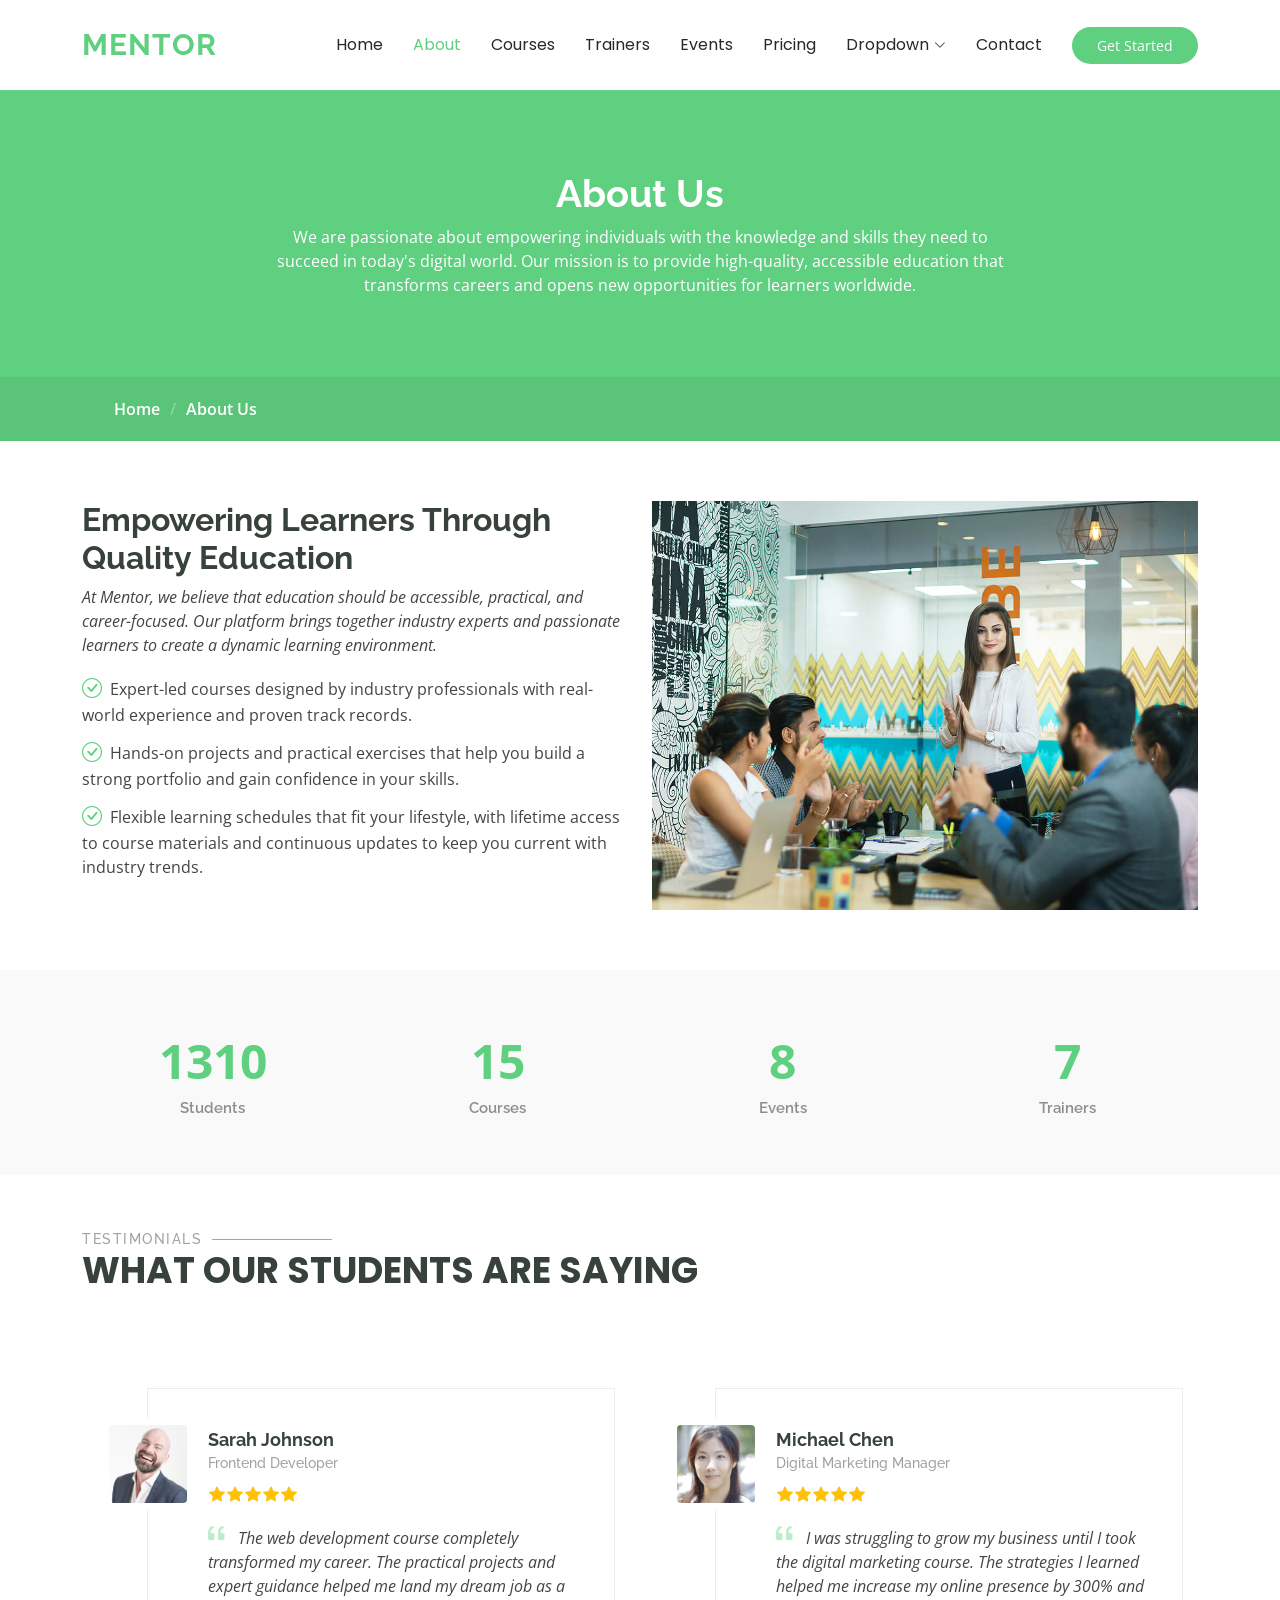
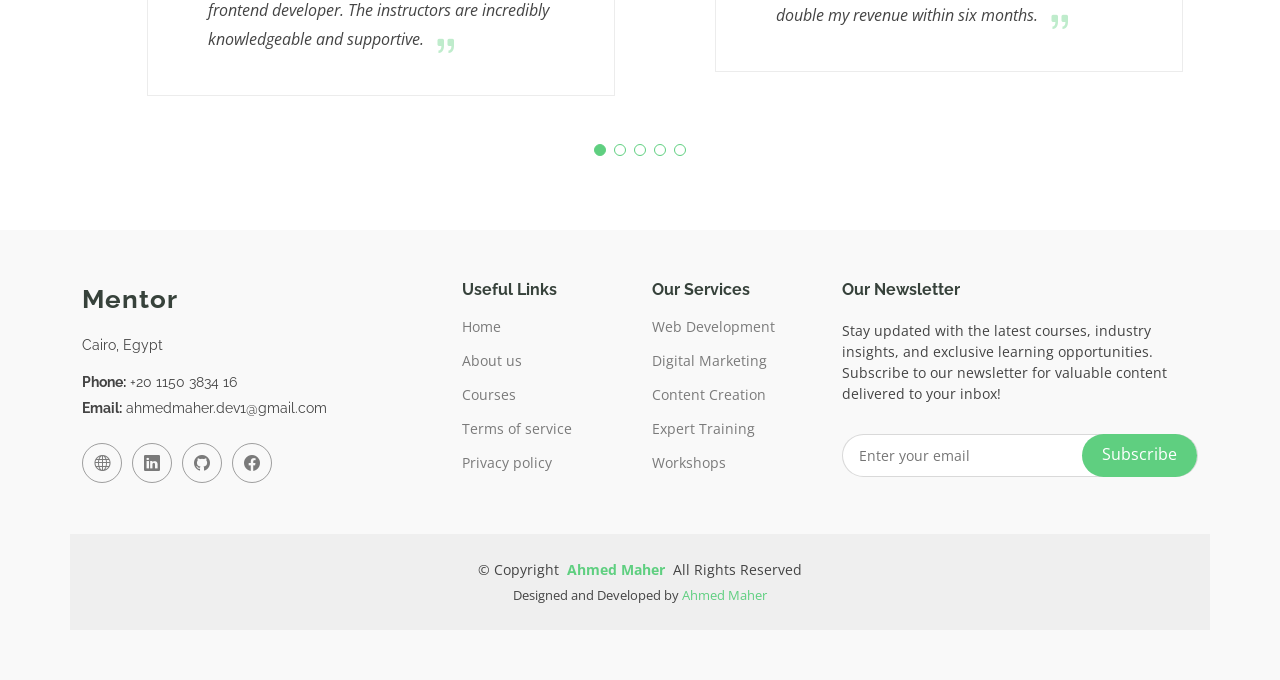
==== about.html @ ce163948 "added the main files of the website" ====
<!DOCTYPE html>
<html lang="en">
    <head>
        <meta charset="utf-8" />
        <meta content="width=device-width, initial-scale=1.0" name="viewport" />
        <title>About - Mentor</title>
        <meta name="description" content="Learn about Mentor, a leading online education platform dedicated to helping students master in-demand skills through expert-led courses in web development, digital marketing, and content creation." />
        <meta name="keywords" content="about us, online education, learning platform, web development courses, digital marketing training, content creation, professional development" />

        <!-- Favicons -->
        <link href="assets/img/favicon.png" rel="icon" />
        <link href="assets/img/apple-touch-icon.png" rel="apple-touch-icon" />

        <!-- Fonts -->
        <link href="https://fonts.googleapis.com" rel="preconnect" />
        <link href="https://fonts.gstatic.com" rel="preconnect" crossorigin />
        <link
            href="https://fonts.googleapis.com/css2?family=Open+Sans:ital,wght@0,300;0,400;0,500;0,600;0,700;0,800;1,300;1,400;1,500;1,600;1,700;1,800&family=Poppins:ital,wght@0,100;0,200;0,300;0,400;0,500;0,600;0,700;0,800;0,900;1,100;1,200;1,300;1,400;1,500;1,600;1,700;1,800;1,900&family=Raleway:ital,wght@0,100;0,200;0,300;0,400;0,500;0,600;0,700;0,800;0,900;1,100;1,200;1,300;1,400;1,500;1,600;1,700;1,800;1,900&display=swap"
            rel="stylesheet"
        />

        <!-- Vendor CSS Files -->
        <link
            href="assets/vendor/bootstrap/css/bootstrap.min.css"
            rel="stylesheet"
        />
        <link
            href="assets/vendor/bootstrap-icons/bootstrap-icons.css"
            rel="stylesheet"
        />
        <link href="assets/vendor/aos/aos.css" rel="stylesheet" />
        <link
            href="assets/vendor/glightbox/css/glightbox.min.css"
            rel="stylesheet"
        />
        <link
            href="assets/vendor/swiper/swiper-bundle.min.css"
            rel="stylesheet"
        />

        <!-- Main CSS File -->
        <link href="assets/css/main.css" rel="stylesheet" />
    </head>

    <body class="about-page">
        <header id="header" class="header d-flex align-items-center sticky-top">
            <div
                class="container-fluid container-xl position-relative d-flex align-items-center"
            >
                <a
                    href="index.html"
                    class="logo d-flex align-items-center me-auto"
                >
                    <h1 class="sitename">Mentor</h1>
                </a>

                <nav id="navmenu" class="navmenu">
                    <ul>
                        <li>
                            <a href="index.html">Home<br /></a>
                        </li>
                        <li><a href="about.html" class="active">About</a></li>
                        <li><a href="courses.html">Courses</a></li>
                        <li><a href="trainers.html">Trainers</a></li>
                        <li><a href="events.html">Events</a></li>
                        <li><a href="pricing.html">Pricing</a></li>
                        <li class="dropdown">
                            <a href="#"
                                ><span>Dropdown</span>
                                <i
                                    class="bi bi-chevron-down toggle-dropdown"
                                ></i
                            ></a>
                            <ul>
                                <li><a href="#">Dropdown 1</a></li>
                                <li class="dropdown">
                                    <a href="#"
                                        ><span>Deep Dropdown</span>
                                        <i
                                            class="bi bi-chevron-down toggle-dropdown"
                                        ></i
                                    ></a>
                                    <ul>
                                        <li><a href="#">Deep Dropdown 1</a></li>
                                        <li><a href="#">Deep Dropdown 2</a></li>
                                        <li><a href="#">Deep Dropdown 3</a></li>
                                        <li><a href="#">Deep Dropdown 4</a></li>
                                        <li><a href="#">Deep Dropdown 5</a></li>
                                    </ul>
                                </li>
                                <li><a href="#">Dropdown 2</a></li>
                                <li><a href="#">Dropdown 3</a></li>
                                <li><a href="#">Dropdown 4</a></li>
                            </ul>
                        </li>
                        <li><a href="contact.html">Contact</a></li>
                    </ul>
                    <i class="mobile-nav-toggle d-xl-none bi bi-list"></i>
                </nav>

                <a class="btn-getstarted" href="courses.html">Get Started</a>
            </div>
        </header>

        <main class="main">
            <!-- Page Title -->
            <div class="page-title" data-aos="fade">
                <div class="heading">
                    <div class="container">
                        <div
                            class="row d-flex justify-content-center text-center"
                        >
                            <div class="col-lg-8">
                                <h1>About Us<br /></h1>
                                <p class="mb-0">
                                    We are passionate about empowering individuals with the knowledge and skills they need to succeed in today's digital world. Our mission is to provide high-quality, accessible education that transforms careers and opens new opportunities for learners worldwide.
                                </p>
                            </div>
                        </div>
                    </div>
                </div>
                <nav class="breadcrumbs">
                    <div class="container">
                        <ol>
                            <li><a href="index.html">Home</a></li>
                            <li class="current">About Us<br /></li>
                        </ol>
                    </div>
                </nav>
            </div>
            <!-- End Page Title -->

            <!-- About Us Section -->
            <section id="about-us" class="section about-us">
                <div class="container">
                    <div class="row gy-4">
                        <div
                            class="col-lg-6 order-1 order-lg-2"
                            data-aos="fade-up"
                            data-aos-delay="100"
                        >
                            <img
                                src="assets/img/about-2.jpg"
                                class="img-fluid"
                                alt="Students learning online"
                            />
                        </div>

                        <div
                            class="col-lg-6 order-2 order-lg-1 content"
                            data-aos="fade-up"
                            data-aos-delay="200"
                        >
                            <h3>
                                Empowering Learners Through Quality Education
                            </h3>
                            <p class="fst-italic">
                                At Mentor, we believe that education should be accessible, practical, and career-focused. Our platform brings together industry experts and passionate learners to create a dynamic learning environment.
                            </p>
                            <ul>
                                <li>
                                    <i class="bi bi-check-circle"></i>
                                    <span
                                        >Expert-led courses designed by industry professionals with real-world experience and proven track records.</span
                                    >
                                </li>
                                <li>
                                    <i class="bi bi-check-circle"></i>
                                    <span
                                        >Hands-on projects and practical exercises that help you build a strong portfolio and gain confidence in your skills.</span
                                    >
                                </li>
                                <li>
                                    <i class="bi bi-check-circle"></i>
                                    <span
                                        >Flexible learning schedules that fit your lifestyle, with lifetime access to course materials and continuous updates to keep you current with industry trends.</span
                                    >
                                </li>
                            </ul>
                        </div>
                    </div>
                </div>
            </section>
            <!-- /About Us Section -->

            <!-- Counts Section -->
            <section id="counts" class="section counts light-background">
                <div class="container" data-aos="fade-up" data-aos-delay="100">
                    <div class="row gy-4">
                        <div class="col-lg-3 col-md-6">
                            <div class="stats-item text-center w-100 h-100">
                                <span
                                    data-purecounter-start="0"
                                    data-purecounter-end="2847"
                                    data-purecounter-duration="1"
                                    class="purecounter"
                                ></span>
                                <p>Students</p>
                            </div>
                        </div>
                        <!-- End Stats Item -->

                        <div class="col-lg-3 col-md-6">
                            <div class="stats-item text-center w-100 h-100">
                                <span
                                    data-purecounter-start="0"
                                    data-purecounter-end="32"
                                    data-purecounter-duration="1"
                                    class="purecounter"
                                ></span>
                                <p>Courses</p>
                            </div>
                        </div>
                        <!-- End Stats Item -->

                        <div class="col-lg-3 col-md-6">
                            <div class="stats-item text-center w-100 h-100">
                                <span
                                    data-purecounter-start="0"
                                    data-purecounter-end="18"
                                    data-purecounter-duration="1"
                                    class="purecounter"
                                ></span>
                                <p>Events</p>
                            </div>
                        </div>
                        <!-- End Stats Item -->

                        <div class="col-lg-3 col-md-6">
                            <div class="stats-item text-center w-100 h-100">
                                <span
                                    data-purecounter-start="0"
                                    data-purecounter-end="15"
                                    data-purecounter-duration="1"
                                    class="purecounter"
                                ></span>
                                <p>Trainers</p>
                            </div>
                        </div>
                        <!-- End Stats Item -->
                    </div>
                </div>
            </section>
            <!-- /Counts Section -->

            <!-- Testimonials Section -->
            <section id="testimonials" class="testimonials section">
                <!-- Section Title -->
                <div class="container section-title" data-aos="fade-up">
                    <h2>Testimonials</h2>
                    <p>What our students are saying</p>
                </div>
                <!-- End Section Title -->

                <div class="container" data-aos="fade-up" data-aos-delay="100">
                    <div class="swiper init-swiper">
                        <script type="application/json" class="swiper-config">
                            {
                                "loop": true,
                                "speed": 600,
                                "autoplay": {
                                    "delay": 5000
                                },
                                "slidesPerView": "auto",
                                "pagination": {
                                    "el": ".swiper-pagination",
                                    "type": "bullets",
                                    "clickable": true
                                },
                                "breakpoints": {
                                    "320": {
                                        "slidesPerView": 1,
                                        "spaceBetween": 40
                                    },
                                    "1200": {
                                        "slidesPerView": 2,
                                        "spaceBetween": 20
                                    }
                                }
                            }
                        </script>
                        <div class="swiper-wrapper">
                            <div class="swiper-slide">
                                <div class="testimonial-wrap">
                                    <div class="testimonial-item">
                                        <img
                                            src="assets/img/testimonials/testimonials-1.jpg"
                                            class="testimonial-img"
                                            alt="Sarah Johnson"
                                        />
                                        <h3>Sarah Johnson</h3>
                                        <h4>Frontend Developer</h4>
                                        <div class="stars">
                                            <i class="bi bi-star-fill"></i
                                            ><i class="bi bi-star-fill"></i
                                            ><i class="bi bi-star-fill"></i
                                            ><i class="bi bi-star-fill"></i
                                            ><i class="bi bi-star-fill"></i>
                                        </div>
                                        <p>
                                            <i
                                                class="bi bi-quote quote-icon-left"
                                            ></i>
                                            <span
                                                >The web development course completely transformed my career. The practical projects and expert guidance helped me land my dream job as a frontend developer. The instructors are incredibly knowledgeable and supportive.</span
                                            >
                                            <i
                                                class="bi bi-quote quote-icon-right"
                                            ></i>
                                        </p>
                                    </div>
                                </div>
                            </div>
                            <!-- End testimonial item -->

                            <div class="swiper-slide">
                                <div class="testimonial-wrap">
                                    <div class="testimonial-item">
                                        <img
                                            src="assets/img/testimonials/testimonials-2.jpg"
                                            class="testimonial-img"
                                            alt="Michael Chen"
                                        />
                                        <h3>Michael Chen</h3>
                                        <h4>Digital Marketing Manager</h4>
                                        <div class="stars">
                                            <i class="bi bi-star-fill"></i
                                            ><i class="bi bi-star-fill"></i
                                            ><i class="bi bi-star-fill"></i
                                            ><i class="bi bi-star-fill"></i
                                            ><i class="bi bi-star-fill"></i>
                                        </div>
                                        <p>
                                            <i
                                                class="bi bi-quote quote-icon-left"
                                            ></i>
                                            <span
                                                >I was struggling to grow my business until I took the digital marketing course. The strategies I learned helped me increase my online presence by 300% and double my revenue within six months.</span
                                            >
                                            <i
                                                class="bi bi-quote quote-icon-right"
                                            ></i>
                                        </p>
                                    </div>
                                </div>
                            </div>
                            <!-- End testimonial item -->

                            <div class="swiper-slide">
                                <div class="testimonial-wrap">
                                    <div class="testimonial-item">
                                        <img
                                            src="assets/img/testimonials/testimonials-3.jpg"
                                            class="testimonial-img"
                                            alt="Emily Rodriguez"
                                        />
                                        <h3>Emily Rodriguez</h3>
                                        <h4>Content Creator</h4>
                                        <div class="stars">
                                            <i class="bi bi-star-fill"></i
                                            ><i class="bi bi-star-fill"></i
                                            ><i class="bi bi-star-fill"></i
                                            ><i class="bi bi-star-fill"></i
                                            ><i class="bi bi-star-fill"></i>
                                        </div>
                                        <p>
                                            <i
                                                class="bi bi-quote quote-icon-left"
                                            ></i>
                                            <span
                                                >The copywriting course gave me the skills and confidence to start my own content creation business. I now work with major brands and earn three times what I made in my previous job.</span
                                            >
                                            <i
                                                class="bi bi-quote quote-icon-right"
                                            ></i>
                                        </p>
                                    </div>
                                </div>
                            </div>
                            <!-- End testimonial item -->

                            <div class="swiper-slide">
                                <div class="testimonial-wrap">
                                    <div class="testimonial-item">
                                        <img
                                            src="assets/img/testimonials/testimonials-4.jpg"
                                            class="testimonial-img"
                                            alt="David Thompson"
                                        />
                                        <h3>David Thompson</h3>
                                        <h4>Freelance Developer</h4>
                                        <div class="stars">
                                            <i class="bi bi-star-fill"></i
                                            ><i class="bi bi-star-fill"></i
                                            ><i class="bi bi-star-fill"></i
                                            ><i class="bi bi-star-fill"></i
                                            ><i class="bi bi-star-fill"></i>
                                        </div>
                                        <p>
                                            <i
                                                class="bi bi-quote quote-icon-left"
                                            ></i>
                                            <span
                                                >After completing the web development bootcamp, I was able to transition from a corporate job to freelance development. The course provided everything I needed to succeed in the competitive tech industry.</span
                                            >
                                            <i
                                                class="bi bi-quote quote-icon-right"
                                            ></i>
                                        </p>
                                    </div>
                                </div>
                            </div>
                            <!-- End testimonial item -->

                            <div class="swiper-slide">
                                <div class="testimonial-wrap">
                                    <div class="testimonial-item">
                                        <img
                                            src="assets/img/testimonials/testimonials-5.jpg"
                                            class="testimonial-img"
                                            alt="Lisa Wang"
                                        />
                                        <h3>Lisa Wang</h3>
                                        <h4>Marketing Consultant</h4>
                                        <div class="stars">
                                            <i class="bi bi-star-fill"></i
                                            ><i class="bi bi-star-fill"></i
                                            ><i class="bi bi-star-fill"></i
                                            ><i class="bi bi-star-fill"></i
                                            ><i class="bi bi-star-fill"></i>
                                        </div>
                                        <p>
                                            <i
                                                class="bi bi-quote quote-icon-left"
                                            ></i>
                                            <span
                                                >The comprehensive digital marketing course helped me build a successful consulting business. The practical knowledge and industry insights are invaluable for anyone serious about digital marketing.</span
                                            >
                                            <i
                                                class="bi bi-quote quote-icon-right"
                                            ></i>
                                        </p>
                                    </div>
                                </div>
                            </div>
                            <!-- End testimonial item -->
                        </div>
                        <div class="swiper-pagination"></div>
                    </div>
                </div>
            </section>
            <!-- /Testimonials Section -->
        </main>

        <footer id="footer" class="footer position-relative light-background">
            <div class="container footer-top">
                <div class="row gy-4">
                    <div class="col-lg-4 col-md-6 footer-about">
                        <a
                            href="index.html"
                            class="logo d-flex align-items-center"
                        >
                            <span class="sitename">Mentor</span>
                        </a>
                        <div class="footer-contact pt-3">
                            <p>Cairo, Egypt</p>
                            <p class="mt-3">
                                <strong>Phone:</strong>
                                <span>+20 1150 3834 16</span>
                            </p>
                            <p>
                                <strong>Email:</strong>
                                <span>ahmedmaher.dev1@gmail.com</span>
                            </p>
                        </div>
                        <div class="social-links d-flex mt-4">
                            <a
                                href="https://ahmedmaher-portfolio.vercel.app/"
                                target="_blank"
                                ><i class="bi bi-globe"></i
                            ></a>
                            <a
                                href="https://www.linkedin.com/in/ahmed-maher-algohary"
                                target="_blank"
                                ><i class="bi bi-linkedin"></i
                            ></a>
                            <a
                                href="https://github.com/Ahmed-Maher77"
                                target="_blank"
                                ><i class="bi bi-github"></i
                            ></a>
                            <a
                                href="https://web.facebook.com/profile.php?id=100012154268952"
                                target="_blank"
                                ><i class="bi bi-facebook"></i
                            ></a>
                        </div>
                    </div>

                    <div class="col-lg-2 col-md-3 footer-links">
                        <h4>Useful Links</h4>
                        <ul>
                            <li><a href="index.html">Home</a></li>
                            <li><a href="about.html">About us</a></li>
                            <li><a href="courses.html">Courses</a></li>
                            <li><a href="#">Terms of service</a></li>
                            <li><a href="#">Privacy policy</a></li>
                        </ul>
                    </div>

                    <div class="col-lg-2 col-md-3 footer-links">
                        <h4>Our Services</h4>
                        <ul>
                            <li><a href="courses.html">Web Development</a></li>
                            <li>
                                <a href="courses.html">Digital Marketing</a>
                            </li>
                            <li><a href="courses.html">Content Creation</a></li>
                            <li><a href="trainers.html">Expert Training</a></li>
                            <li><a href="events.html">Workshops</a></li>
                        </ul>
                    </div>

                    <div class="col-lg-4 col-md-12 footer-newsletter">
                        <h4>Our Newsletter</h4>
                        <p>
                            Stay updated with the latest courses, industry
                            insights, and exclusive learning opportunities.
                            Subscribe to our newsletter for valuable content
                            delivered to your inbox!
                        </p>
                        <form
                            id="newsletterForm"
                            action="forms/newsletter.php"
                            method="post"
                            class="php-email-form"
                        >
                            <div class="newsletter-form">
                                <input
                                    type="email"
                                    id="newsletterEmail"
                                    name="email"
                                    placeholder="Enter your email"
                                    required
                                />
                                <input type="submit" value="Subscribe" />
                            </div>
                            <div class="loading">Loading</div>
                            <div
                                class="error-message"
                                id="emailError"
                                style="display: none"
                            ></div>
                            <div class="sent-message">
                                Your subscription request has been sent. Thank
                                you!
                            </div>
                        </form>
                    </div>
                </div>
            </div>

            <div class="container copyright text-center mt-4">
                <p>
                    © <span>Copyright</span>
                    <strong class="px-1 sitename"
                        ><a
                            href="https://ahmedmaher-portfolio.vercel.app/"
                            target="_blank"
                            >Ahmed Maher</a
                        ></strong
                    >
                    <span>All Rights Reserved</span>
                </p>
                <div class="credits">
                    Designed and Developed by
                    <a href="https://ahmedmaher-portfolio.vercel.app/"
                        >Ahmed Maher</a
                    >
                </div>
            </div>
        </footer>
        <!-- Scroll Top -->
        <a
            href="#"
            id="scroll-top"
            class="scroll-top d-flex align-items-center justify-content-center"
            ><i class="bi bi-arrow-up-short"></i
        ></a>

        <!-- Preloader -->
        <div id="preloader"></div>

        <!-- Vendor JS Files -->
        <script src="assets/vendor/bootstrap/js/bootstrap.bundle.min.js"></script>
        <script src="assets/vendor/php-email-form/validate.js"></script>
        <script src="assets/vendor/aos/aos.js"></script>
        <script src="assets/vendor/glightbox/js/glightbox.min.js"></script>
        <script src="assets/vendor/purecounter/purecounter_vanilla.js"></script>
        <script src="assets/vendor/swiper/swiper-bundle.min.js"></script>

        <!-- Main JS File -->
        <script src="assets/js/main.js"></script>
    </body>
</html>
---- assets/css/main.css ----
/*--------------------------------------------------------------
# Font & Color Variables
--------------------------------------------------------------*/
/* Fonts */
:root {
  --default-font: "Open Sans",  system-ui, -apple-system, "Segoe UI", Roboto, "Helvetica Neue", Arial, "Noto Sans", "Liberation Sans", sans-serif, "Apple Color Emoji", "Segoe UI Emoji", "Segoe UI Symbol", "Noto Color Emoji";
  --heading-font: "Raleway",  sans-serif;
  --nav-font: "Poppins",  sans-serif;
}

/* Global Colors */
:root { 
  --background-color: #ffffff;
  --default-color: #444444;
  --heading-color: #37423b;
  --accent-color: #5fcf80;
  --surface-color: #ffffff;
  --contrast-color: #ffffff;
}

/* Nav Menu Colors */
:root {
  --nav-color: #272828;  
  --nav-hover-color: #5fcf80;
  --nav-mobile-background-color: #ffffff;
  --nav-dropdown-background-color: #ffffff;
  --nav-dropdown-color: #272828; 
  --nav-dropdown-hover-color: #5fcf80; 
}

/* Color Presets */

.light-background {
  --background-color: #f9f9f9;
  --surface-color: #ffffff;
}

.dark-background {
  --background-color: #060606;
  --default-color: #ffffff;
  --heading-color: #ffffff;
  --surface-color: #252525;
  --contrast-color: #ffffff;
}

/* Smooth scroll */
:root {
  scroll-behavior: smooth;
}

/*--------------------------------------------------------------
# General Styling & Shared Classes
--------------------------------------------------------------*/
body {
  color: var(--default-color);
  background-color: var(--background-color);
  font-family: var(--default-font);
}

a {
  color: var(--accent-color);
  text-decoration: none;
  transition: 0.3s;
}

a:hover {
  color: color-mix(in srgb, var(--accent-color), transparent 25%);
  text-decoration: none;
}

h1,
h2,
h3,
h4,
h5,
h6 {
  color: var(--heading-color);
  font-family: var(--heading-font);
}

/* PHP Email Form Messages
------------------------------*/
.php-email-form .error-message {
  display: none;
  background: #df1529;
  color: #ffffff;
  text-align: left;
  padding: 15px;
  margin-bottom: 24px;
  font-weight: 600;
}

.php-email-form .sent-message {
  display: none;
  color: #ffffff;
  background: #059652;
  text-align: center;
  padding: 15px;
  margin-bottom: 24px;
  font-weight: 600;
}

.php-email-form .loading {
  display: none;
  background: var(--surface-color);
  text-align: center;
  padding: 15px;
  margin-bottom: 24px;
}

.php-email-form .loading:before {
  content: "";
  display: inline-block;
  border-radius: 50%;
  width: 24px;
  height: 24px;
  margin: 0 10px -6px 0;
  border: 3px solid var(--accent-color);
  border-top-color: var(--surface-color);
  animation: php-email-form-loading 1s linear infinite;
}

@keyframes php-email-form-loading {
  0% {
    transform: rotate(0deg);
  }

  100% {
    transform: rotate(360deg);
  }
}

/* Pulsating Play Button
------------------------------*/
.pulsating-play-btn {
  width: 94px;
  height: 94px;
  background: radial-gradient(var(--accent-color) 50%, color-mix(in srgb, var(--accent-color), transparent 75%) 52%);
  border-radius: 50%;
  display: block;
  position: relative;
  overflow: hidden;
}

.pulsating-play-btn:before {
  content: "";
  position: absolute;
  width: 120px;
  height: 120px;
  animation-delay: 0s;
  animation: pulsate-play-btn 2s;
  animation-direction: forwards;
  animation-iteration-count: infinite;
  animation-timing-function: steps;
  opacity: 1;
  border-radius: 50%;
  border: 5px solid color-mix(in srgb, var(--accent-color), transparent 30%);
  top: -15%;
  left: -15%;
  background: rgba(198, 16, 0, 0);
}

.pulsating-play-btn:after {
  content: "";
  position: absolute;
  left: 50%;
  top: 50%;
  transform: translateX(-40%) translateY(-50%);
  width: 0;
  height: 0;
  border-top: 10px solid transparent;
  border-bottom: 10px solid transparent;
  border-left: 15px solid #fff;
  z-index: 100;
  transition: all 400ms cubic-bezier(0.55, 0.055, 0.675, 0.19);
}

.pulsating-play-btn:hover:before {
  content: "";
  position: absolute;
  left: 50%;
  top: 50%;
  transform: translateX(-40%) translateY(-50%);
  width: 0;
  height: 0;
  border: none;
  border-top: 10px solid transparent;
  border-bottom: 10px solid transparent;
  border-left: 15px solid #fff;
  z-index: 200;
  animation: none;
  border-radius: 0;
}

.pulsating-play-btn:hover:after {
  border-left: 15px solid var(--accent-color);
  transform: scale(20);
}

@keyframes pulsate-play-btn {
  0% {
    transform: scale(0.6, 0.6);
    opacity: 1;
  }

  100% {
    transform: scale(1, 1);
    opacity: 0;
  }
}

/*--------------------------------------------------------------
# Global Header
--------------------------------------------------------------*/
.header {
  color: var(--default-color);
  background-color: var(--background-color);
  padding: 15px 0;
  transition: all 0.5s;
  z-index: 997;
}

.header .logo {
  line-height: 1;
}

.header .logo img {
  max-height: 36px;
  margin-right: 8px;
}

.header .logo h1 {
  font-weight: 700;
  font-size: 30px;
  margin: 0;
  letter-spacing: 1px;
  text-transform: uppercase;
  color: var(--accent-color);
}

.header .btn-getstarted,
.header .btn-getstarted:focus {
  color: var(--contrast-color);
  background: var(--accent-color);
  font-size: 14px;
  padding: 8px 25px;
  margin: 0 0 0 30px;
  border-radius: 50px;
  transition: 0.3s;
}

.header .btn-getstarted:hover,
.header .btn-getstarted:focus:hover {
  color: var(--contrast-color);
  background: color-mix(in srgb, var(--accent-color), transparent 15%);
}

@media (max-width: 1200px) {
  .header .logo {
    order: 1;
  }

  .header .btn-getstarted {
    order: 2;
    margin: 0 15px 0 0;
    padding: 6px 15px;
  }

  .header .navmenu {
    order: 3;
  }
}

.scrolled .header {
  box-shadow: 0px 0 18px rgba(0, 0, 0, 0.1);
}

/*--------------------------------------------------------------
# Navigation Menu
--------------------------------------------------------------*/
/* Navmenu - Desktop */
@media (min-width: 1200px) {
  .navmenu {
    padding: 0;
  }

  .navmenu ul {
    margin: 0;
    padding: 0;
    display: flex;
    list-style: none;
    align-items: center;
  }

  .navmenu li {
    position: relative;
  }

  .navmenu a,
  .navmenu a:focus {
    color: var(--nav-color);
    padding: 18px 15px;
    font-size: 16px;
    font-family: var(--nav-font);
    font-weight: 400;
    display: flex;
    align-items: center;
    justify-content: space-between;
    white-space: nowrap;
    transition: 0.3s;
  }

  .navmenu a i,
  .navmenu a:focus i {
    font-size: 12px;
    line-height: 0;
    margin-left: 5px;
    transition: 0.3s;
  }

  .navmenu li:last-child a {
    padding-right: 0;
  }

  .navmenu li:hover>a,
  .navmenu .active,
  .navmenu .active:focus {
    color: var(--nav-hover-color);
  }

  .navmenu .dropdown ul {
    margin: 0;
    padding: 10px 0;
    background: var(--nav-dropdown-background-color);
    display: block;
    position: absolute;
    visibility: hidden;
    left: 14px;
    top: 130%;
    opacity: 0;
    transition: 0.3s;
    border-radius: 4px;
    z-index: 99;
    box-shadow: 0px 0px 30px rgba(0, 0, 0, 0.1);
  }

  .navmenu .dropdown ul li {
    min-width: 200px;
  }

  .navmenu .dropdown ul a {
    padding: 10px 20px;
    font-size: 15px;
    text-transform: none;
    color: var(--nav-dropdown-color);
  }

  .navmenu .dropdown ul a i {
    font-size: 12px;
  }

  .navmenu .dropdown ul a:hover,
  .navmenu .dropdown ul .active:hover,
  .navmenu .dropdown ul li:hover>a {
    color: var(--nav-dropdown-hover-color);
  }

  .navmenu .dropdown:hover>ul {
    opacity: 1;
    top: 100%;
    visibility: visible;
  }

  .navmenu .dropdown .dropdown ul {
    top: 0;
    left: -90%;
    visibility: hidden;
  }

  .navmenu .dropdown .dropdown:hover>ul {
    opacity: 1;
    top: 0;
    left: -100%;
    visibility: visible;
  }
}

/* Navmenu - Mobile */
@media (max-width: 1199px) {
  .mobile-nav-toggle {
    color: var(--nav-color);
    font-size: 28px;
    line-height: 0;
    margin-right: 10px;
    cursor: pointer;
    transition: color 0.3s;
  }

  .navmenu {
    padding: 0;
    z-index: 9997;
  }

  .navmenu ul {
    display: none;
    list-style: none;
    position: absolute;
    inset: 60px 20px 20px 20px;
    padding: 10px 0;
    margin: 0;
    border-radius: 6px;
    background-color: var(--nav-mobile-background-color);
    border: 1px solid color-mix(in srgb, var(--default-color), transparent 90%);
    box-shadow: none;
    overflow-y: auto;
    transition: 0.3s;
    z-index: 9998;
  }

  .navmenu a,
  .navmenu a:focus {
    color: var(--nav-dropdown-color);
    padding: 10px 20px;
    font-family: var(--nav-font);
    font-size: 17px;
    font-weight: 500;
    display: flex;
    align-items: center;
    justify-content: space-between;
    white-space: nowrap;
    transition: 0.3s;
  }

  .navmenu a i,
  .navmenu a:focus i {
    font-size: 12px;
    line-height: 0;
    margin-left: 5px;
    width: 30px;
    height: 30px;
    display: flex;
    align-items: center;
    justify-content: center;
    border-radius: 50%;
    transition: 0.3s;
    background-color: color-mix(in srgb, var(--accent-color), transparent 90%);
  }

  .navmenu a i:hover,
  .navmenu a:focus i:hover {
    background-color: var(--accent-color);
    color: var(--contrast-color);
  }

  .navmenu a:hover,
  .navmenu .active,
  .navmenu .active:focus {
    color: var(--nav-dropdown-hover-color);
  }

  .navmenu .active i,
  .navmenu .active:focus i {
    background-color: var(--accent-color);
    color: var(--contrast-color);
    transform: rotate(180deg);
  }

  .navmenu .dropdown ul {
    position: static;
    display: none;
    z-index: 99;
    padding: 10px 0;
    margin: 10px 20px;
    background-color: var(--nav-dropdown-background-color);
    transition: all 0.5s ease-in-out;
  }

  .navmenu .dropdown ul ul {
    background-color: rgba(33, 37, 41, 0.1);
  }

  .navmenu .dropdown>.dropdown-active {
    display: block;
    background-color: rgba(33, 37, 41, 0.03);
  }

  .mobile-nav-active {
    overflow: hidden;
  }

  .mobile-nav-active .mobile-nav-toggle {
    color: #fff;
    position: absolute;
    font-size: 32px;
    top: 15px;
    right: 15px;
    margin-right: 0;
    z-index: 9999;
  }

  .mobile-nav-active .navmenu {
    position: fixed;
    overflow: hidden;
    inset: 0;
    background: rgba(33, 37, 41, 0.8);
    transition: 0.3s;
  }

  .mobile-nav-active .navmenu>ul {
    display: block;
  }
}

/*--------------------------------------------------------------
# Global Footer
--------------------------------------------------------------*/
.footer {
  color: var(--default-color);
  background-color: var(--background-color);
  font-size: 14px;
  padding-bottom: 50px;
  position: relative;
}

.footer .footer-top {
  padding-top: 50px;
}

.footer .footer-about .logo {
  margin-bottom: 0;
}

.footer .footer-about .logo img {
  max-height: 40px;
  margin-right: 6px;
}

.footer .footer-about .logo span {
  font-size: 26px;
  font-weight: 700;
  letter-spacing: 1px;
  font-family: var(--heading-font);
  color: var(--heading-color);
}

.footer .footer-about p {
  font-size: 14px;
  font-family: var(--heading-font);
}

.footer .social-links a {
  display: flex;
  align-items: center;
  justify-content: center;
  width: 40px;
  height: 40px;
  border-radius: 50%;
  border: 1px solid color-mix(in srgb, var(--default-color), transparent 50%);
  font-size: 16px;
  color: color-mix(in srgb, var(--default-color), transparent 30%);
  margin-right: 10px;
  transition: 0.3s;
}

.footer .social-links a:hover {
  color: var(--accent-color);
  border-color: var(--accent-color);
}

.footer h4 {
  font-size: 16px;
  font-weight: bold;
  position: relative;
  padding-bottom: 12px;
}

.footer .footer-links {
  margin-bottom: 30px;
}

.footer .footer-links ul {
  list-style: none;
  padding: 0;
  margin: 0;
}

.footer .footer-links ul i {
  padding-right: 2px;
  font-size: 12px;
  line-height: 0;
}

.footer .footer-links ul li {
  padding: 10px 0;
  display: flex;
  align-items: center;
}

.footer .footer-links ul li:first-child {
  padding-top: 0;
}

.footer .footer-links ul a {
  color: color-mix(in srgb, var(--default-color), transparent 30%);
  display: inline-block;
  line-height: 1;
}

.footer .footer-links ul a:hover {
  color: var(--accent-color);
}

.footer .footer-contact p {
  margin-bottom: 5px;
}

.footer .footer-newsletter .newsletter-form {
  margin-top: 30px;
  margin-bottom: 15px;
  padding: 6px 8px;
  position: relative;
  border-radius: 50px;
  border: 1px solid color-mix(in srgb, var(--default-color), transparent 80%);
  display: flex;
  background-color: var(--surface-color);
  transition: 0.3s;
}

.footer .footer-newsletter .newsletter-form:focus-within {
  border-color: var(--accent-color);
}

.footer .footer-newsletter .newsletter-form input[type=email] {
  border: 0;
  padding: 4px 8px;
  width: 100%;
  background-color: var(--surface-color);
  color: var(--default-color);
}

.footer .footer-newsletter .newsletter-form input[type=email]:focus-visible {
  outline: none;
}

.footer .footer-newsletter .newsletter-form input[type=submit] {
  border: 0;
  font-size: 16px;
  padding: 0 20px 2px 20px;
  margin: -7px -8px -7px 0;
  background: var(--accent-color);
  color: var(--contrast-color);
  transition: 0.3s;
  border-radius: 50px;
}

.footer .footer-newsletter .newsletter-form input[type=submit]:hover {
  background: color-mix(in srgb, var(--accent-color), transparent 20%);
}

.footer .copyright {
  padding-top: 25px;
  padding-bottom: 25px;
  background-color: color-mix(in srgb, var(--default-color), transparent 95%);
}

.footer .copyright p {
  margin-bottom: 0;
}

.footer .credits {
  margin-top: 6px;
  font-size: 13px;
}

/*--------------------------------------------------------------
# Preloader
--------------------------------------------------------------*/
#preloader {
  position: fixed;
  inset: 0;
  z-index: 999999;
  overflow: hidden;
  background: var(--background-color);
  transition: all 0.6s ease-out;
}

#preloader:before {
  content: "";
  position: fixed;
  top: calc(50% - 30px);
  left: calc(50% - 30px);
  border: 6px solid #ffffff;
  border-color: var(--accent-color) transparent var(--accent-color) transparent;
  border-radius: 50%;
  width: 60px;
  height: 60px;
  animation: animate-preloader 1.5s linear infinite;
}

@keyframes animate-preloader {
  0% {
    transform: rotate(0deg);
  }

  100% {
    transform: rotate(360deg);
  }
}

/*--------------------------------------------------------------
# Scroll Top Button
--------------------------------------------------------------*/
.scroll-top {
  position: fixed;
  visibility: hidden;
  opacity: 0;
  right: 15px;
  bottom: -15px;
  z-index: 99999;
  background-color: var(--accent-color);
  width: 44px;
  height: 44px;
  border-radius: 50px;
  transition: all 0.4s;
}

.scroll-top i {
  font-size: 24px;
  color: var(--contrast-color);
  line-height: 0;
}

.scroll-top:hover {
  background-color: color-mix(in srgb, var(--accent-color), transparent 20%);
  color: var(--contrast-color);
}

.scroll-top.active {
  visibility: visible;
  opacity: 1;
  bottom: 15px;
}

/*--------------------------------------------------------------
# Disable aos animation delay on mobile devices
--------------------------------------------------------------*/
@media screen and (max-width: 768px) {
  [data-aos-delay] {
    transition-delay: 0 !important;
  }
}

/*--------------------------------------------------------------
# Global Page Titles & Breadcrumbs
--------------------------------------------------------------*/
.page-title {
  --default-color: var(--contrast-color);
  --background-color: var(--accent-color);
  --heading-color: var(--contrast-color);
  color: var(--default-color);
  background-color: var(--background-color);
  position: relative;
}

.page-title .heading {
  padding: 80px 0;
  border-top: 1px solid color-mix(in srgb, var(--default-color), transparent 90%);
}

.page-title .heading h1 {
  font-size: 38px;
  font-weight: 700;
}

.page-title nav {
  background-color: color-mix(in srgb, var(--accent-color) 90%, black 5%);
  padding: 20px 0;
}

.page-title nav a {
  color: var(--default-color);
}

.page-title nav ol {
  display: flex;
  flex-wrap: wrap;
  list-style: none;
  margin: 0;
  font-size: 16px;
  font-weight: 600;
}

.page-title nav ol li+li {
  padding-left: 10px;
}

.page-title nav ol li+li::before {
  content: "/";
  display: inline-block;
  padding-right: 10px;
  color: color-mix(in srgb, var(--default-color), transparent 70%);
}

/*--------------------------------------------------------------
# Global Sections
--------------------------------------------------------------*/
section,
.section {
  color: var(--default-color);
  background-color: var(--background-color);
  padding: 60px 0;
  scroll-margin-top: 900px;
  overflow: clip;
}

@media (max-width: 1199px) {

  section,
  .section {
    scroll-margin-top: 66px;
  }
}

/*--------------------------------------------------------------
# Global Section Titles
--------------------------------------------------------------*/
.section-title {
  padding-bottom: 60px;
  position: relative;
}

.section-title h2 {
  font-size: 14px;
  font-weight: 500;
  padding: 0;
  line-height: 1px;
  margin: 0;
  letter-spacing: 1.5px;
  text-transform: uppercase;
  color: color-mix(in srgb, var(--default-color), transparent 50%);
  position: relative;
}

.section-title h2::after {
  content: "";
  width: 120px;
  height: 1px;
  display: inline-block;
  background: var(--accent-color);
  margin: 4px 10px;
}

.section-title p {
  color: var(--heading-color);
  margin: 0;
  font-size: 36px;
  font-weight: 700;
  font-family: var(--nav-font);
  text-transform: uppercase;
}

/*--------------------------------------------------------------
# Hero Section
--------------------------------------------------------------*/
.hero {
  width: 100%;
  min-height: 80vh;
  position: relative;
  padding: 80px 0;
  display: flex;
  align-items: center;
  justify-content: center;
  color: var(--default-color);
}

.hero img {
  position: absolute;
  inset: 0;
  display: block;
  width: 100%;
  height: 100%;
  object-fit: cover;
  z-index: 1;
}

.hero:before {
  content: "";
  background: color-mix(in srgb, var(--background-color), transparent 60%);
  position: absolute;
  inset: 0;
  z-index: 2;
}

.hero .container {
  position: relative;
  z-index: 3;
}

.hero h2 {
  margin: 0;
  font-size: 48px;
  font-weight: 700;
}

.hero p {
  color: color-mix(in srgb, var(--default-color), transparent 20%);
  margin: 10px 0 0 0;
  font-size: 24px;
}

.hero .btn-get-started {
  font-weight: 500;
  font-size: 15px;
  letter-spacing: 1px;
  display: inline-block;
  padding: 8px 35px 10px 35px;
  border-radius: 50px;
  transition: 0.4s;
  margin-top: 30px;
  border: 2px solid var(--default-color);
  color: var(--default-color);
}

.hero .btn-get-started:hover {
  background: var(--accent-color);
  border: 2px solid var(--accent-color);
}

@media (max-width: 768px) {
  .hero h2 {
    font-size: 32px;
  }

  .hero p {
    font-size: 18px;
  }
}

/*--------------------------------------------------------------
# About Section
--------------------------------------------------------------*/
.about .content h3 {
  font-size: 2rem;
  font-weight: 700;
}

.about .content ul {
  list-style: none;
  padding: 0;
}

.about .content ul li {
  padding-bottom: 10px;
}

.about .content ul i {
  font-size: 1.25rem;
  margin-right: 4px;
  color: var(--accent-color);
}

.about .content p:last-child {
  margin-bottom: 0;
}

.about .content .read-more {
  background: var(--accent-color);
  color: var(--contrast-color);
  font-family: var(--heading-font);
  font-weight: 500;
  font-size: 15px;
  letter-spacing: 1px;
  padding: 10px 24px 12px 24px;
  border-radius: 50px;
  transition: 0.3s;
  display: inline-flex;
  align-items: center;
  justify-content: center;
}

.about .content .read-more i {
  font-size: 18px;
  margin-left: 5px;
  line-height: 0;
  transition: 0.3s;
}

.about .content .read-more:hover {
  background: color-mix(in srgb, var(--accent-color), transparent 20%);
  padding-right: 19px;
}

.about .content .read-more:hover i {
  margin-left: 10px;
}

/*--------------------------------------------------------------
# Counts Section
--------------------------------------------------------------*/
.counts {
  padding: 25px 0;
}

.counts .stats-item {
  padding: 30px;
  width: 100%;
}

.counts .stats-item span {
  font-size: 48px;
  display: block;
  color: var(--accent-color);
  font-weight: 700;
}

.counts .stats-item p {
  color: color-mix(in srgb, var(--default-color), transparent 40%);
  padding: 0;
  margin: 0;
  font-family: var(--heading-font);
  font-size: 15px;
  font-weight: 600;
}

/*--------------------------------------------------------------
# Why Us Section
--------------------------------------------------------------*/
.why-us .why-box {
  color: var(--contrast-color);
  background: var(--accent-color);
  padding: 30px;
}

.why-us .why-box h3 {
  color: var(--contrast-color);
  font-weight: 700;
  font-size: 34px;
  margin-bottom: 30px;
}

.why-us .why-box p {
  margin-bottom: 30px;
}

.why-us .why-box .more-btn {
  display: inline-block;
  background: color-mix(in srgb, var(--contrast-color), transparent 85%);
  padding: 8px 40px 10px 40px;
  color: var(--contrast-color);
  transition: all ease-in-out 0.4s;
  border-radius: 50px;
}

.why-us .why-box .more-btn i {
  font-size: 14px;
}

.why-us .why-box .more-btn:hover {
  color: var(--accent-color);
  background: var(--surface-color);
}

.why-us .icon-box {
  background-color: var(--surface-color);
  text-align: center;
  padding: 40px 30px;
  width: 100%;
  height: 100%;
  border: 1px solid color-mix(in srgb, var(--default-color), transparent 90%);
}

.why-us .icon-box i {
  color: var(--accent-color);
  font-size: 32px;
  margin-bottom: 30px;
  background: color-mix(in srgb, var(--accent-color), transparent 95%);
  border-radius: 50px;
  display: flex;
  align-items: center;
  justify-content: center;
  width: 72px;
  height: 72px;
  transition: 0.3s;
}

.why-us .icon-box h4 {
  font-size: 20px;
  font-weight: 700;
  margin: 0 0 30px 0;
}

.why-us .icon-box p {
  font-size: 15px;
  color: color-mix(in srgb, var(--default-color), transparent 30%);
}

.why-us .icon-box:hover i {
  color: var(--contrast-color);
  background: var(--accent-color);
}

/*--------------------------------------------------------------
# Features Section
--------------------------------------------------------------*/
.features {
  padding: 10px 0;
}

.features .features-item {
  background-color: var(--surface-color);
  display: flex;
  align-items: center;
  padding: 20px;
  transition: 0.3s;
  border: 1px solid color-mix(in srgb, var(--default-color), transparent 90%);
  position: relative;
}

.features .features-item i {
  font-size: 32px;
  padding-right: 10px;
  line-height: 0;
}

.features .features-item h3 {
  font-weight: 700;
  margin: 0;
  padding: 0;
  line-height: 1;
  font-size: 16px;
}

.features .features-item h3 a {
  color: var(--heading-color);
  transition: 0.3s;
}

.features .features-item:hover {
  border-color: var(--accent-color);
}

.features .features-item:hover h3 a {
  color: var(--accent-color);
}

/*--------------------------------------------------------------
# Courses Section
--------------------------------------------------------------*/
.courses .course-item {
  background-color: var(--surface-color);
  border: 1px solid color-mix(in srgb, var(--default-color), transparent 90%);
  border-radius: 5px;
}

.courses .course-content {
  padding: 15px;
}

.courses .course-content h3 {
  font-weight: 700;
  font-size: 20px;
}

.courses .course-content h3 a {
  color: var(--heading-color);
  transition: 0.3s;
}

.courses .course-content h3 a:hover {
  color: var(--accent-color);
}

.courses .course-content .category {
  background: var(--accent-color);
  color: var(--contrast-color);
  font-size: 14px;
  padding: 6px 14px;
  margin: 0;
  border-radius: 5px;
}

.courses .course-content .price {
  margin: 0;
  font-weight: 700;
  font-size: 18px;
  color: color-mix(in srgb, var(--default-color), transparent 20%);
}

.courses .course-content .description {
  font-size: 14px;
  color: color-mix(in srgb, var(--default-color), transparent 20%);
}

.courses .trainer {
  padding-top: 15px;
  border-top: 1px solid color-mix(in srgb, var(--default-color), transparent 90%);
}

.courses .trainer .trainer-profile img {
  max-width: 50px;
  border-radius: 50px;
}

.courses .trainer .trainer-profile .trainer-link {
  padding-left: 10px;
  font-weight: 600;
  font-size: 16px;
  color: color-mix(in srgb, var(--default-color), transparent 20%);
  transition: 0.3s;
}

.courses .trainer .trainer-profile .trainer-link:hover {
  color: var(--accent-color);
}

.courses .trainer .trainer-rank {
  font-size: 18px;
  color: color-mix(in srgb, var(--default-color), transparent 60%);
}

.courses .trainer .trainer-rank .user-icon {
  font-size: 22px;
}

/*--------------------------------------------------------------
# Trainers Index Section
--------------------------------------------------------------*/
.trainers-index .member {
  background-color: var(--surface-color);
  border: 1px solid color-mix(in srgb, var(--default-color), transparent 90%);
  text-align: center;
  margin-bottom: 20px;
}

.trainers-index .member img {
  margin: -1px -1px 30px -1px;
}

.trainers-index .member .member-content {
  padding: 0 20px 30px 20px;
}

.trainers-index .member h4 {
  font-weight: 700;
  margin-bottom: 2px;
  font-size: 18px;
}

.trainers-index .member span {
  font-style: italic;
  display: block;
  font-size: 13px;
  color: color-mix(in srgb, var(--default-color), transparent 20%);
}

.trainers-index .member p {
  padding-top: 10px;
  font-size: 14px;
  font-style: italic;
  color: color-mix(in srgb, var(--default-color), transparent 40%);
}

.trainers-index .member .social {
  margin-top: 15px;
}

.trainers-index .member .social a {
  color: color-mix(in srgb, var(--default-color), transparent 60%);
  transition: 0.3s;
}

.trainers-index .member .social a:hover {
  color: var(--accent-color);
}

.trainers-index .member .social i {
  font-size: 18px;
  margin: 0 2px;
}

/*--------------------------------------------------------------
# About Us Section
--------------------------------------------------------------*/
.about-us .content h3 {
  font-size: 2rem;
  font-weight: 700;
}

.about-us .content ul {
  list-style: none;
  padding: 0;
}

.about-us .content ul li {
  padding-bottom: 10px;
}

.about-us .content ul i {
  font-size: 1.25rem;
  margin-right: 4px;
  color: var(--accent-color);
}

.about-us .content p:last-child {
  margin-bottom: 0;
}

/*--------------------------------------------------------------
# Testimonials Section
--------------------------------------------------------------*/
.testimonials .testimonial-wrap {
  padding-left: 50px;
}

.testimonials .testimonials-carousel,
.testimonials .testimonials-slider {
  overflow: hidden;
}

.testimonials .testimonial-item {
  background-color: var(--surface-color);
  border: 1px solid color-mix(in srgb, var(--default-color), transparent 90%);
  box-sizing: content-box;
  padding: 30px 30px 30px 60px;
  margin: 30px 15px;
  min-height: 200px;
  position: relative;
}

.testimonials .testimonial-item .testimonial-img {
  width: 90px;
  border-radius: 10px;
  border: 6px solid var(--background-color);
  position: absolute;
  left: -45px;
}

.testimonials .testimonial-item h3 {
  font-size: 18px;
  font-weight: bold;
  margin: 10px 0 5px 0;
}

.testimonials .testimonial-item h4 {
  color: color-mix(in srgb, var(--default-color), transparent 50%);
  font-size: 14px;
  margin: 0;
}

.testimonials .testimonial-item .stars {
  margin: 10px 0;
}

.testimonials .testimonial-item .stars i {
  color: #ffc107;
  margin: 0 1px;
}

.testimonials .testimonial-item .quote-icon-left,
.testimonials .testimonial-item .quote-icon-right {
  color: color-mix(in srgb, var(--accent-color), transparent 60%);
  font-size: 26px;
  line-height: 0;
}

.testimonials .testimonial-item .quote-icon-left {
  display: inline-block;
  left: -5px;
  position: relative;
}

.testimonials .testimonial-item .quote-icon-right {
  display: inline-block;
  right: -5px;
  position: relative;
  top: 10px;
  transform: scale(-1, -1);
}

.testimonials .testimonial-item p {
  font-style: italic;
  margin: 15px auto 15px auto;
}

.testimonials .swiper-wrapper {
  height: auto;
}

.testimonials .swiper-pagination {
  margin-top: 20px;
  position: relative;
}

.testimonials .swiper-pagination .swiper-pagination-bullet {
  width: 12px;
  height: 12px;
  background-color: var(--background-color);
  opacity: 1;
  border: 1px solid var(--accent-color);
}

.testimonials .swiper-pagination .swiper-pagination-bullet-active {
  background-color: var(--accent-color);
}

@media (max-width: 767px) {
  .testimonials .testimonial-wrap {
    padding-left: 0;
  }

  .testimonials .testimonials-carousel,
  .testimonials .testimonials-slider {
    overflow: hidden;
  }

  .testimonials .testimonial-item {
    padding: 30px;
    margin: 15px;
  }

  .testimonials .testimonial-item .testimonial-img {
    position: static;
    left: auto;
  }
}

/*--------------------------------------------------------------
# Courses Course Details Section
--------------------------------------------------------------*/
.courses-course-details {
  padding-bottom: 20px;
}

.courses-course-details h3 {
  font-size: 24px;
  margin: 30px 0 15px 0;
  font-weight: 700;
  position: relative;
  padding-bottom: 10px;
}

.courses-course-details h3:before {
  content: "";
  position: absolute;
  display: block;
  width: 100%;
  height: 1px;
  background: color-mix(in srgb, var(--default-color), transparent 90%);
  bottom: 0;
  left: 0;
}

.courses-course-details h3:after {
  content: "";
  position: absolute;
  display: block;
  width: 60px;
  height: 1px;
  background: var(--accent-color);
  bottom: 0;
  left: 0;
}

.courses-course-details .course-info {
  background: color-mix(in srgb, var(--default-color), transparent 95%);
  padding: 10px 15px;
  margin-bottom: 15px;
}

.courses-course-details .course-info h5 {
  font-weight: 400;
  font-size: 16px;
  margin: 0;
  font-family: var(--nav-font);
}

.courses-course-details .course-info p {
  margin: 0;
  font-weight: 600;
}

.courses-course-details .course-info a {
  color: var(--accent-color);
}

/*--------------------------------------------------------------
# Tabs Section
--------------------------------------------------------------*/
.tabs {
  padding-top: 30;
}

.tabs .nav-tabs {
  border: 0;
}

.tabs .nav-link {
  background-color: var(--background-color);
  border: 0;
  padding: 12px 15px;
  transition: 0.3s;
  color: var(--default-color);
  border-radius: 0;
  border-right: 2px solid color-mix(in srgb, var(--default-color), transparent 90%);
  font-weight: 600;
  font-size: 15px;
}

.tabs .nav-link:hover {
  color: var(--accent-color);
}

.tabs .nav-link.active {
  background-color: var(--surface-color);
  color: var(--accent-color);
  border-color: var(--accent-color);
}

.tabs .tab-pane.active {
  animation: fadeIn 0.5s ease-out;
}

.tabs .details h3 {
  font-size: 26px;
  font-weight: 600;
  margin-bottom: 20px;
}

.tabs .details p {
  color: color-mix(in srgb, var(--default-color), transparent 20%);
}

.tabs .details p:last-child {
  margin-bottom: 0;
}

@media (max-width: 992px) {
  .tabs .nav-link {
    border: 0;
    padding: 15px;
  }

  .tabs .nav-link.active {
    color: var(--accent-color);
    background: var(--accent-color);
  }
}

/*--------------------------------------------------------------
# Trainers Section
--------------------------------------------------------------*/
.trainers .member {
  position: relative;
}

.trainers .member .member-img {
  margin: 0 80px;
  border-radius: 50%;
  overflow: hidden;
  position: relative;
}

@media (max-width: 1024px) {
  .trainers .member .member-img {
    margin: 0 60px;
  }
}

.trainers .member .member-img img {
  position: relative;
  z-index: 1;
}

.trainers .member .member-img .social {
  position: absolute;
  inset: 0;
  background-color: rgba(0, 0, 0, 0.6);
  display: flex;
  justify-content: center;
  align-items: center;
  z-index: 2;
  padding-bottom: 20px;
  transition: 0.3s;
  visibility: hidden;
  opacity: 0;
}

.trainers .member .member-img .social a {
  transition: 0.3s;
  color: var(--contrast-color);
  font-size: 20px;
  margin: 0 8px;
}

.trainers .member .member-img .social a:hover {
  color: var(--accent-color);
}

.trainers .member .member-info {
  margin-top: 30px;
}

.trainers .member .member-info h4 {
  font-weight: 700;
  margin-bottom: 6px;
  font-size: 18px;
}

.trainers .member .member-info span {
  font-style: italic;
  display: block;
  font-size: 15px;
  color: color-mix(in srgb, var(--default-color), transparent 40%);
  margin-bottom: 10px;
}

.trainers .member .member-info p {
  margin-bottom: 0;
  font-size: 14px;
}

.trainers .member:hover .member-img .social {
  padding-bottom: 0;
  visibility: visible;
  opacity: 1;
}

/*--------------------------------------------------------------
# Events Section
--------------------------------------------------------------*/
.events .card {
  background-color: var(--background-color);
  border: 0;
  padding: 0 30px;
  margin-bottom: 60px;
  position: relative;
}

.events .card-img {
  width: calc(100% + 60px);
  margin-left: -30px;
  overflow: hidden;
  z-index: 9;
  border-radius: 0;
}

.events .card-img img {
  max-width: 100%;
  transition: all 0.3s ease-in-out;
}

.events .card-body {
  z-index: 10;
  background: var(--surface-color);
  border-top: 4px solid var(--surface-color);
  padding: 30px;
  box-shadow: 0px 2px 15px rgba(0, 0, 0, 0.1);
  margin-top: -60px;
  transition: 0.3s;
}

.events .card-title {
  font-weight: 700;
  text-align: center;
  margin-bottom: 20px;
}

.events .card-title a {
  color: var(--default-color);
  transition: 0.3s;
}

.events .card-text {
  color: color-mix(in srgb, var(--default-color), transparent 30%);
}

.events .card:hover img {
  transform: scale(1.1);
}

.events .card:hover .card-body {
  border-color: var(--accent-color);
}

.events .card:hover .card-body .card-title a {
  color: var(--accent-color);
}

/*--------------------------------------------------------------
# Pricing Section
--------------------------------------------------------------*/
.pricing .pricing-item {
  background-color: var(--surface-color);
  box-shadow: 0px 0px 4px rgba(0, 0, 0, 0.1);
  padding: 20px;
  text-align: center;
  border-radius: 5px;
  position: relative;
  overflow: hidden;
}

.pricing .pricing-item h3 {
  margin: -20px -20px 20px -20px;
  padding: 20px 15px;
  font-size: 16px;
  font-weight: 600;
  color: color-mix(in srgb, var(--default-color), transparent 20%);
  background: color-mix(in srgb, var(--default-color), transparent 95%);
}

.pricing .pricing-item h4 {
  font-size: 36px;
  font-weight: 600;
  font-family: var(--heading-font);
}

.pricing .pricing-item h4 sup {
  font-size: 20px;
  top: -15px;
  left: -3px;
}

.pricing .pricing-item h4 span {
  color: color-mix(in srgb, var(--default-color), transparent 40%);
  font-size: 16px;
  font-weight: 300;
}

.pricing .pricing-item ul {
  padding: 15px 0;
  list-style: none;
  text-align: center;
  line-height: 20px;
  font-size: 14px;
}

.pricing .pricing-item ul li {
  padding-bottom: 16px;
}

.pricing .pricing-item ul i {
  color: var(--accent-color);
  font-size: 18px;
  padding-right: 4px;
}

.pricing .pricing-item ul .na {
  color: color-mix(in srgb, var(--default-color), transparent 40%);
  text-decoration: line-through;
}

.pricing .btn-wrap {
  background: color-mix(in srgb, var(--default-color), transparent 95%);
  margin: 0 -20px -20px -20px;
  padding: 20px 15px;
  text-align: center;
}

.pricing .btn-buy {
  background: var(--accent-color);
  color: var(--contrast-color);
  display: inline-block;
  padding: 8px 35px 10px 35px;
  border-radius: 4px;
  transition: none;
  font-size: 14px;
  font-weight: 400;
  font-family: var(--heading-font);
  font-weight: 600;
  transition: 0.3s;
}

.pricing .btn-buy:hover {
  background: color-mix(in srgb, var(--accent-color), transparent 20%);
}

.pricing .featured h3 {
  background: var(--accent-color);
  color: var(--contrast-color);
}

.pricing .advanced {
  background: var(--accent-color);
  color: var(--contrast-color);
  width: 200px;
  position: absolute;
  top: 18px;
  right: -68px;
  transform: rotate(45deg);
  z-index: 1;
  font-size: 14px;
  padding: 1px 0 3px 0;
}

/*--------------------------------------------------------------
# Contact Section
--------------------------------------------------------------*/
.contact {
  padding-top: 8px;
  padding-bottom: 40px;
}

.contact .info-item+.info-item {
  margin-top: 40px;
}

.contact .info-item i {
  color: var(--contrast-color);
  background: var(--accent-color);
  font-size: 20px;
  width: 48px;
  height: 48px;
  display: flex;
  justify-content: center;
  align-items: center;
  border-radius: 50px;
  transition: all 0.3s ease-in-out;
  margin-right: 15px;
}

.contact .info-item h3 {
  padding: 0;
  font-size: 18px;
  font-weight: 700;
  margin-bottom: 5px;
}

.contact .info-item p {
  padding: 0;
  margin-bottom: 0;
  font-size: 14px;
}

.contact .php-email-form {
  height: 100%;
}

.contact .php-email-form input[type=text],
.contact .php-email-form input[type=email],
.contact .php-email-form textarea {
  font-size: 14px;
  padding: 10px 15px;
  box-shadow: none;
  border-radius: 0;
  color: var(--default-color);
  background-color: color-mix(in srgb, var(--background-color), transparent 50%);
  border-color: color-mix(in srgb, var(--default-color), transparent 80%);
}

.contact .php-email-form input[type=text]:focus,
.contact .php-email-form input[type=email]:focus,
.contact .php-email-form textarea:focus {
  border-color: var(--accent-color);
}

.contact .php-email-form input[type=text]::placeholder,
.contact .php-email-form input[type=email]::placeholder,
.contact .php-email-form textarea::placeholder {
  color: color-mix(in srgb, var(--default-color), transparent 70%);
}

.contact .php-email-form button[type=submit] {
  color: var(--contrast-color);
  background: var(--accent-color);
  border: 0;
  padding: 10px 30px 12px 30px;
  transition: 0.4s;
  border-radius: 50px;
}

.contact .php-email-form button[type=submit]:hover {
  background: color-mix(in srgb, var(--accent-color), transparent 20%);
}

/*--------------------------------------------------------------
# Starter Section Section
--------------------------------------------------------------*/
.starter-section {
  
}
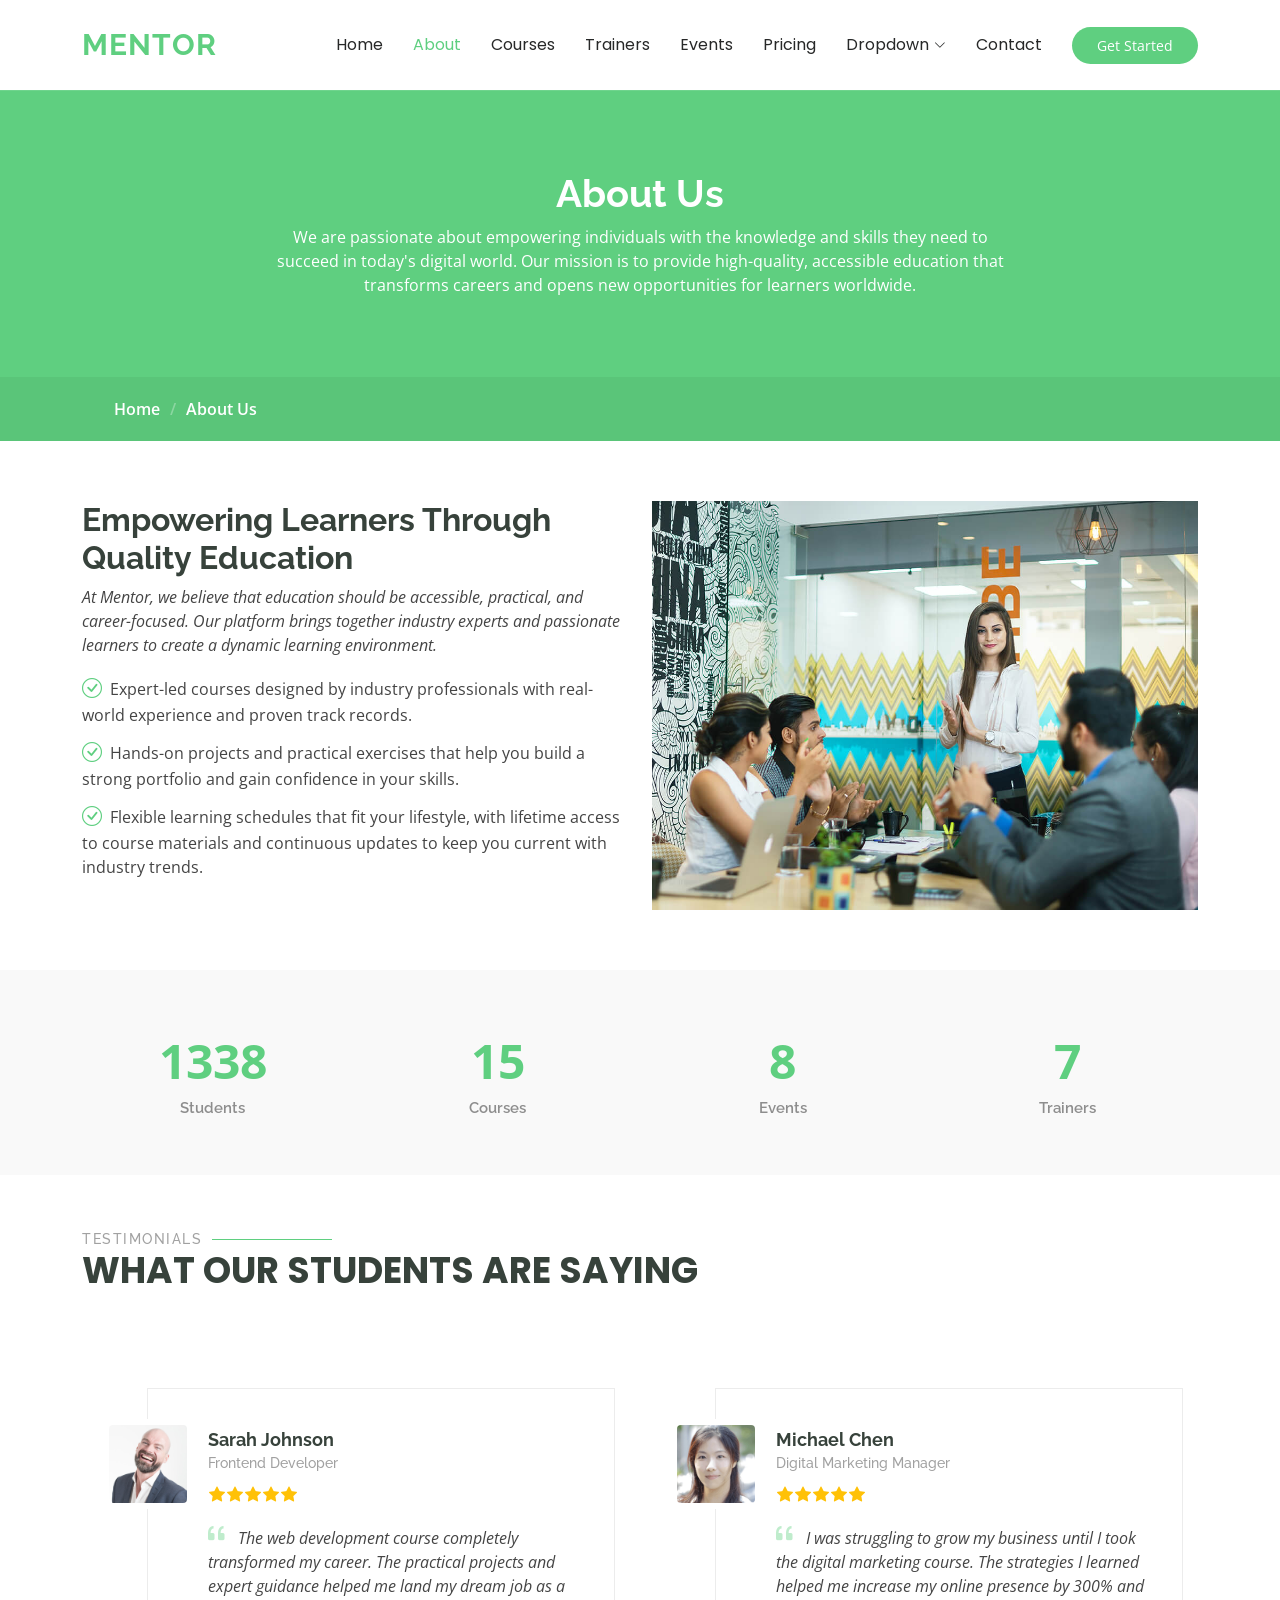
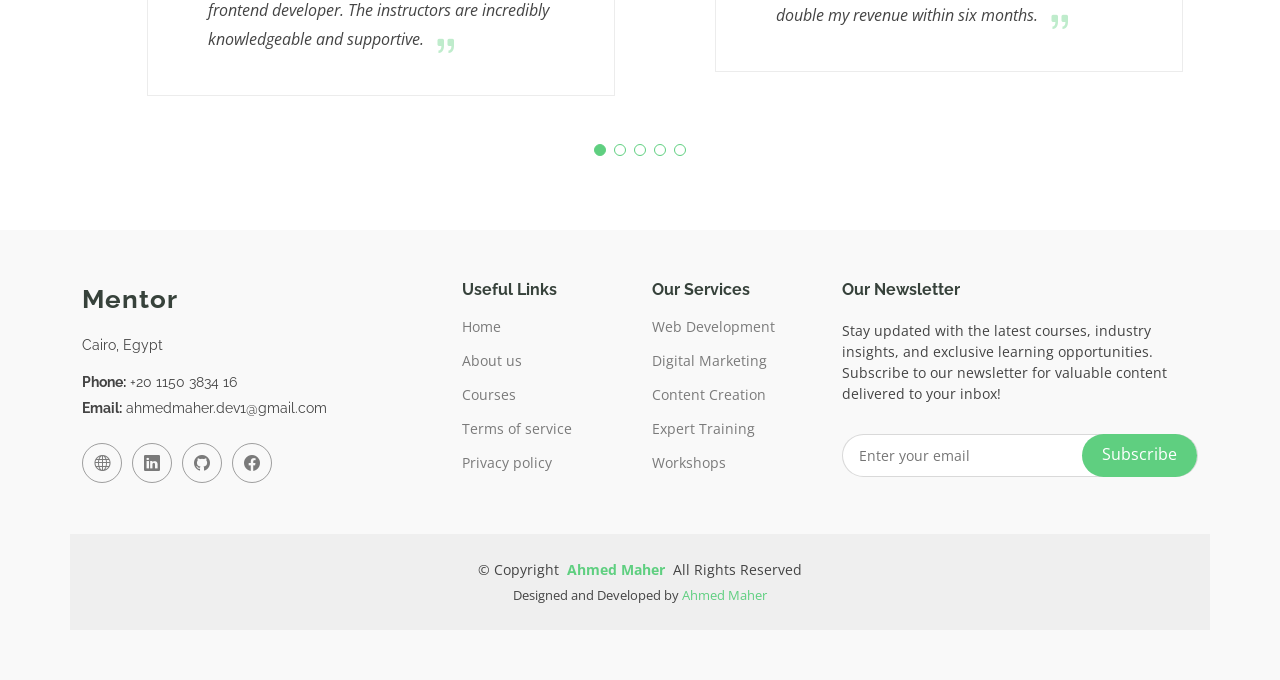
==== commit eee49de2: "Enhance SEO and social sharing with meta tags, favicons, and Open Graph integration" ====
--- a/about.html
+++ b/about.html
@@ -2,14 +2,28 @@
 <html lang="en">
     <head>
         <meta charset="utf-8" />
-        <meta content="width=device-width, initial-scale=1.0" name="viewport" />
+        <!-- Primary Meta Tags -->
         <title>About - Mentor</title>
-        <meta name="description" content="Learn about Mentor, a leading online education platform dedicated to helping students master in-demand skills through expert-led courses in web development, digital marketing, and content creation." />
-        <meta name="keywords" content="about us, online education, learning platform, web development courses, digital marketing training, content creation, professional development" />
-
+        <meta name="title" content="Mentor - Learn Web Development, Marketing & More | Online Courses">
+        <meta name="description" content="Mentor is a modern online education platform offering expert-led courses in web development, digital marketing, and content creation. Learn at your pace and become job-ready.">
+        <meta name="keywords" content="Mentor, Online Learning, Web Development Course, Digital Marketing, Content Creation, HTML, CSS, JavaScript, React, Node, MongoDB, Career Support, E-learning, Online Education Platform">
+        <meta name="author" content="Ahmed Maher Algohary">
+        <meta name="viewport" content="width=device-width, initial-scale=1.0">
         <!-- Favicons -->
-        <link href="assets/img/favicon.png" rel="icon" />
-        <link href="assets/img/apple-touch-icon.png" rel="apple-touch-icon" />
+        <link href="assets/img/logo.webp" rel="icon" />
+        <link href="assets/img/logo.webp" rel="apple-touch-icon" />
+        <!-- Open Graph / Facebook -->
+        <meta property="og:type" content="website">
+        <meta property="og:url" content="https://ahmed-maher77.github.io/Mentor___online-education-platform/">
+        <meta property="og:title" content="Mentor - Learn Web Development, Marketing & More">
+        <meta property="og:description" content="Join Mentor to master job-ready skills in web development, digital marketing, and content creation through expert-led courses and real-world projects.">
+        <meta property="og:image" content="assets/img/logo.webp">
+        <!-- Twitter -->
+        <meta name="twitter:card" content="summary_large_image">
+        <meta name="twitter:url" content="https://ahmed-maher77.github.io/Mentor___online-education-platform/">
+        <meta name="twitter:title" content="Mentor - Learn Web Development, Marketing & More">
+        <meta name="twitter:description" content="Mentor offers flexible, expert-led online education in modern tech and marketing skills.">
+        <meta name="twitter:image" content="assets/img/logo.webp">
 
         <!-- Fonts -->
         <link href="https://fonts.googleapis.com" rel="preconnect" />
